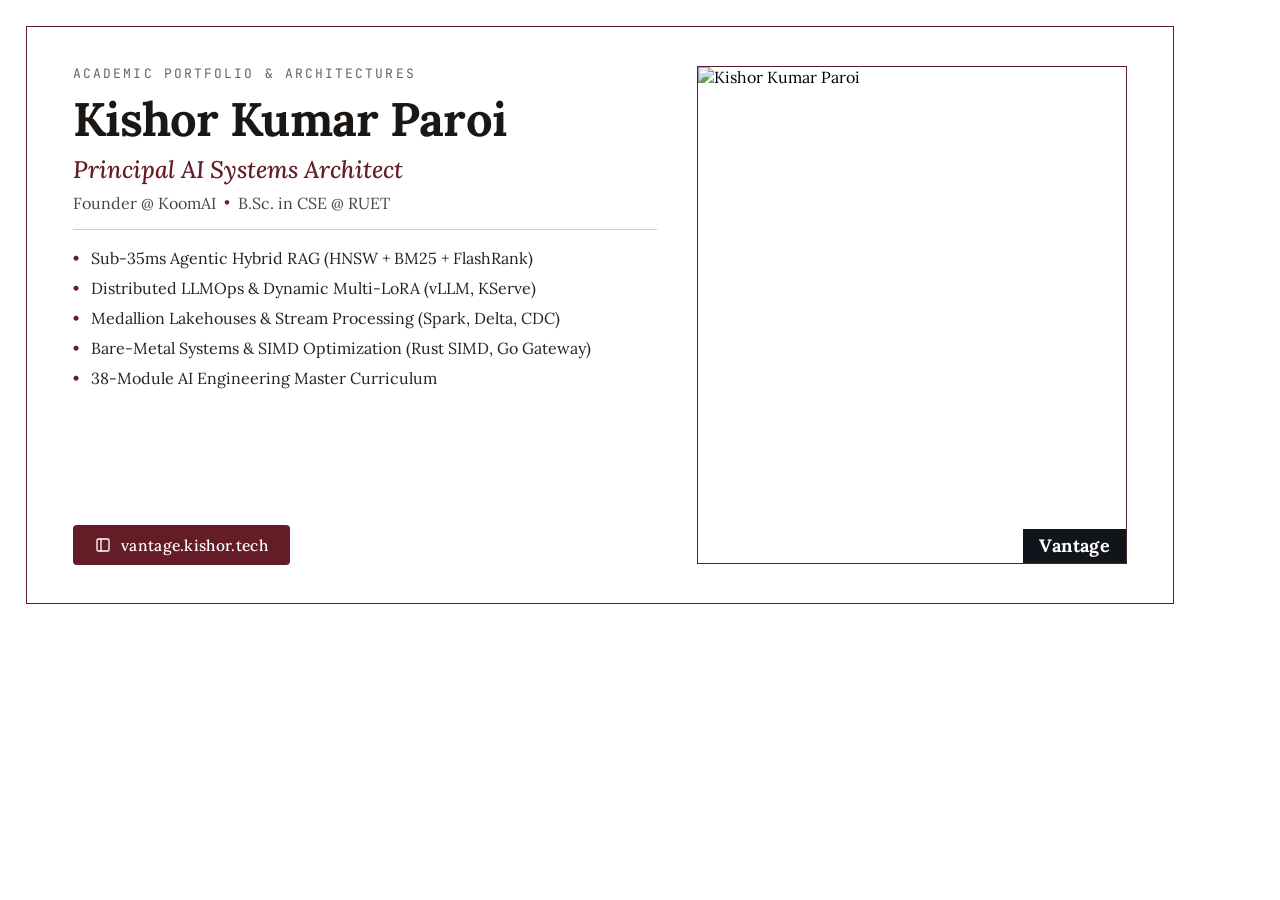
==== generate_og_card.html @ b0c80605 "fix(branding): regenerate og-preview card to remove &bull; Nicholas attribution and point compiler v" ====
<!DOCTYPE html>
<html>
<head>
<meta charset="utf-8">
<link rel="preconnect" href="https://fonts.googleapis.com">
<link rel="preconnect" href="https://fonts.gstatic.com" crossorigin>
<link href="https://fonts.googleapis.com/css2?family=Lora:ital,wght@0,400;0,500;0,600;0,700;1,400;1,600&family=JetBrains+Mono:wght@400;500;600&display=swap" rel="stylesheet">
<style>
  * { box-sizing: border-box; margin: 0; padding: 0; }
  body {
    width: 1200px;
    height: 630px;
    background: #ffffff;
    font-family: "Lora", Georgia, serif;
    display: flex;
    align-items: center;
    justify-content: center;
    padding: 26px;
  }
  .card-container {
    width: 1148px;
    height: 578px;
    border: 1.5px solid #5a1e28;
    background: #ffffff;
    display: flex;
    padding: 38px 46px;
    position: relative;
  }
  .left-col {
    flex: 1;
    display: flex;
    flex-direction: column;
    justify-content: space-between;
    padding-right: 30px;
  }
  .eyebrow {
    font-family: "JetBrains Mono", monospace;
    font-size: 13px;
    letter-spacing: 0.16em;
    text-transform: uppercase;
    color: #6b635c;
    margin-bottom: 12px;
  }
  .name {
    font-size: 47px;
    font-weight: 700;
    color: #1a1715;
    line-height: 1.08;
    margin-bottom: 9px;
    letter-spacing: -0.015em;
  }
  .title {
    font-size: 24px;
    font-weight: 500;
    font-style: italic;
    color: #641C26;
    margin-bottom: 8px;
  }
  .subtitle {
    font-size: 16px;
    color: #4a4542;
    margin-bottom: 16px;
    display: flex;
    align-items: center;
    gap: 8px;
  }
  .bullet-dot {
    color: #641C26;
    font-size: 15px;
  }
  .divider {
    height: 1px;
    background: #d4cbc0;
    width: 100%;
    margin-bottom: 18px;
  }
  .points-list {
    list-style: none;
    display: flex;
    flex-direction: column;
    gap: 8.5px;
  }
  .points-list li {
    font-size: 16px;
    color: #262220;
    line-height: 1.35;
    display: flex;
    align-items: flex-start;
  }
  .points-list li::before {
    content: "•";
    color: #641C26;
    font-weight: bold;
    display: inline-block;
    width: 1.15em;
    flex-shrink: 0;
  }
  .badge-bar {
    margin-top: 18px;
    display: inline-flex;
    align-items: center;
    background: #641C26;
    color: #ffffff;
    padding: 10px 22px;
    border-radius: 4px;
    font-family: "Lora", Georgia, serif;
    font-size: 15.5px;
    font-weight: 500;
    letter-spacing: 0.02em;
  }
  .badge-bar svg {
    margin-right: 10px;
  }
  .right-col {
    width: 440px;
    display: flex;
    align-items: center;
    justify-content: flex-end;
  }
  .portrait-frame {
    width: 430px;
    height: 498px;
    border: 1.5px solid #5a1e28;
    overflow: hidden;
    position: relative;
    background: #ffffff;
  }
  .portrait-frame img {
    width: 100%;
    height: 100%;
    object-fit: cover;
    object-position: center top;
  }
  .portrait-tag {
    position: absolute;
    bottom: 0;
    right: 0;
    background: #11141a;
    color: #ffffff;
    font-family: "Lora", Georgia, serif;
    font-size: 18px;
    font-weight: 700;
    letter-spacing: 0.02em;
    padding: 5px 16px 6px 16px;
  }
</style>
</head>
<body>
  <div class="card-container">
    <div class="left-col">
      <div>
        <div class="eyebrow">Academic Portfolio &amp; Architectures</div>
        <h1 class="name">Kishor Kumar Paroi</h1>
        <div class="title">Principal AI Systems Architect</div>
        <div class="subtitle">
          <span>Founder @ KoomAI</span>
          <span class="bullet-dot">•</span>
          <span>B.Sc. in CSE @ RUET</span>
        </div>
        <div class="divider"></div>
        <ul class="points-list">
          <li>Sub-35ms Agentic Hybrid RAG (HNSW + BM25 + FlashRank)</li>
          <li>Distributed LLMOps &amp; Dynamic Multi-LoRA (vLLM, KServe)</li>
          <li>Medallion Lakehouses &amp; Stream Processing (Spark, Delta, CDC)</li>
          <li>Bare-Metal Systems &amp; SIMD Optimization (Rust SIMD, Go Gateway)</li>
          <li>38-Module AI Engineering Master Curriculum</li>
        </ul>
      </div>
      <div>
        <div class="badge-bar">
          <svg width="16" height="16" viewBox="0 0 24 24" fill="none" stroke="currentColor" stroke-width="2" stroke-linecap="round" stroke-linejoin="round"><rect x="3" y="3" width="18" height="18" rx="2" ry="2"></rect><line x1="9" y1="3" x2="9" y2="21"></line></svg>
          <span>vantage.kishor.tech</span>
        </div>
      </div>
    </div>
    <div class="right-col">
      <div class="portrait-frame">
        <img src="file:///Users/kishorkumarparoi/job-project/vantage-portfolio/kishor.jpg" alt="Kishor Kumar Paroi">
        <div class="portrait-tag">Vantage</div>
      </div>
    </div>
  </div>
</body>
</html>
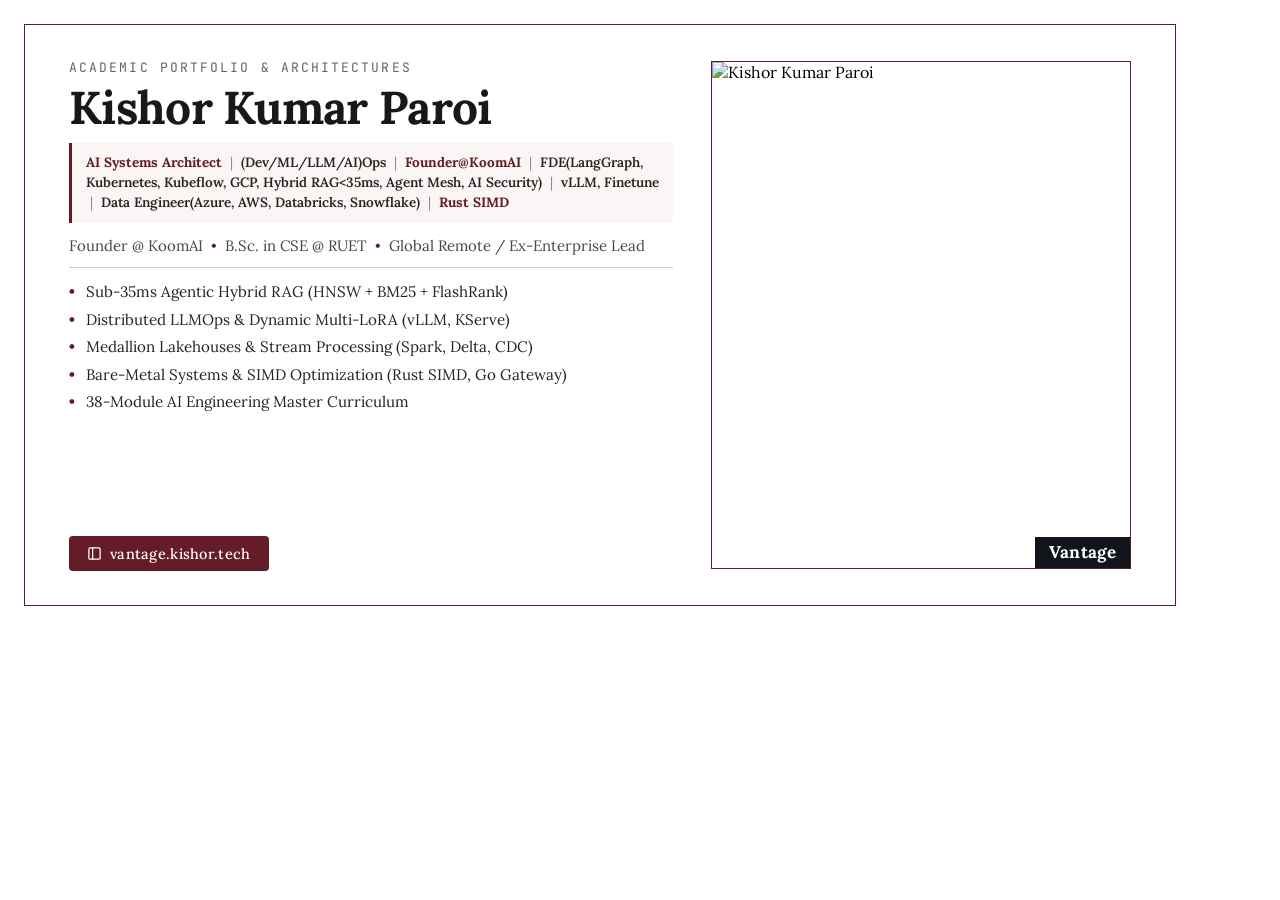
==== commit 2159d622: "feat(seo): update link sharing preview card image with full resume headline banner" ====
--- a/generate_og_card.html
+++ b/generate_og_card.html
@@ -15,15 +15,15 @@
     display: flex;
     align-items: center;
     justify-content: center;
-    padding: 26px;
+    padding: 24px;
   }
   .card-container {
-    width: 1148px;
-    height: 578px;
+    width: 1152px;
+    height: 582px;
     border: 1.5px solid #5a1e28;
     background: #ffffff;
     display: flex;
-    padding: 38px 46px;
+    padding: 34px 44px;
     position: relative;
   }
   .left-col {
@@ -31,7 +31,7 @@
     display: flex;
     flex-direction: column;
     justify-content: space-between;
-    padding-right: 30px;
+    padding-right: 28px;
   }
   .eyebrow {
     font-family: "JetBrains Mono", monospace;
@@ -39,51 +39,65 @@
     letter-spacing: 0.16em;
     text-transform: uppercase;
     color: #6b635c;
-    margin-bottom: 12px;
+    margin-bottom: 8px;
   }
   .name {
-    font-size: 47px;
+    font-size: 46px;
     font-weight: 700;
     color: #1a1715;
-    line-height: 1.08;
-    margin-bottom: 9px;
+    line-height: 1.05;
+    margin-bottom: 11px;
     letter-spacing: -0.015em;
   }
-  .title {
-    font-size: 24px;
-    font-weight: 500;
-    font-style: italic;
+  .headline-banner {
+    background: #faf6f5;
+    border-left: 3.5px solid #641C26;
+    padding: 10px 14px;
+    font-family: "Lora", Georgia, serif;
+    font-size: 13.5px;
+    font-weight: 600;
+    line-height: 1.48;
+    color: #2b2220;
+    margin-bottom: 13px;
+    border-radius: 0 4px 4px 0;
+  }
+  .headline-banner .hl-accent {
     color: #641C26;
-    margin-bottom: 8px;
+    font-weight: 700;
+  }
+  .headline-banner .hl-sep {
+    color: #8f7f7a;
+    font-weight: 400;
+    margin: 0 4px;
   }
   .subtitle {
-    font-size: 16px;
+    font-size: 15px;
     color: #4a4542;
-    margin-bottom: 16px;
+    margin-bottom: 12px;
     display: flex;
     align-items: center;
     gap: 8px;
   }
   .bullet-dot {
     color: #641C26;
-    font-size: 15px;
+    font-size: 14px;
   }
   .divider {
     height: 1px;
     background: #d4cbc0;
     width: 100%;
-    margin-bottom: 18px;
+    margin-bottom: 14px;
   }
   .points-list {
     list-style: none;
     display: flex;
     flex-direction: column;
-    gap: 8.5px;
+    gap: 7.5px;
   }
   .points-list li {
-    font-size: 16px;
+    font-size: 15.2px;
     color: #262220;
-    line-height: 1.35;
+    line-height: 1.32;
     display: flex;
     align-items: flex-start;
   }
@@ -96,30 +110,30 @@
     flex-shrink: 0;
   }
   .badge-bar {
-    margin-top: 18px;
+    margin-top: 14px;
     display: inline-flex;
     align-items: center;
     background: #641C26;
     color: #ffffff;
-    padding: 10px 22px;
+    padding: 8px 18px;
     border-radius: 4px;
     font-family: "Lora", Georgia, serif;
-    font-size: 15.5px;
+    font-size: 14.5px;
     font-weight: 500;
     letter-spacing: 0.02em;
   }
   .badge-bar svg {
-    margin-right: 10px;
+    margin-right: 8px;
   }
   .right-col {
-    width: 440px;
+    width: 430px;
     display: flex;
     align-items: center;
     justify-content: flex-end;
   }
   .portrait-frame {
-    width: 430px;
-    height: 498px;
+    width: 420px;
+    height: 508px;
     border: 1.5px solid #5a1e28;
     overflow: hidden;
     position: relative;
@@ -138,10 +152,10 @@
     background: #11141a;
     color: #ffffff;
     font-family: "Lora", Georgia, serif;
-    font-size: 18px;
+    font-size: 17px;
     font-weight: 700;
     letter-spacing: 0.02em;
-    padding: 5px 16px 6px 16px;
+    padding: 4px 14px 5px 14px;
   }
 </style>
 </head>
@@ -151,11 +165,27 @@
       <div>
         <div class="eyebrow">Academic Portfolio &amp; Architectures</div>
         <h1 class="name">Kishor Kumar Paroi</h1>
-        <div class="title">Principal AI Systems Architect</div>
+        <div class="headline-banner">
+          <span class="hl-accent">AI Systems Architect</span>
+          <span class="hl-sep">|</span>
+          <span>(Dev/ML/LLM/AI)Ops</span>
+          <span class="hl-sep">|</span>
+          <span class="hl-accent">Founder@KoomAI</span>
+          <span class="hl-sep">|</span>
+          <span>FDE(LangGraph, Kubernetes, Kubeflow, GCP, Hybrid RAG&lt;35ms, Agent Mesh, AI Security)</span>
+          <span class="hl-sep">|</span>
+          <span>vLLM, Finetune</span>
+          <span class="hl-sep">|</span>
+          <span>Data Engineer(Azure, AWS, Databricks, Snowflake)</span>
+          <span class="hl-sep">|</span>
+          <span class="hl-accent">Rust SIMD</span>
+        </div>
         <div class="subtitle">
           <span>Founder @ KoomAI</span>
           <span class="bullet-dot">•</span>
           <span>B.Sc. in CSE @ RUET</span>
+          <span class="bullet-dot">•</span>
+          <span>Global Remote / Ex-Enterprise Lead</span>
         </div>
         <div class="divider"></div>
         <ul class="points-list">
@@ -168,7 +198,7 @@
       </div>
       <div>
         <div class="badge-bar">
-          <svg width="16" height="16" viewBox="0 0 24 24" fill="none" stroke="currentColor" stroke-width="2" stroke-linecap="round" stroke-linejoin="round"><rect x="3" y="3" width="18" height="18" rx="2" ry="2"></rect><line x1="9" y1="3" x2="9" y2="21"></line></svg>
+          <svg width="15" height="15" viewBox="0 0 24 24" fill="none" stroke="currentColor" stroke-width="2" stroke-linecap="round" stroke-linejoin="round"><rect x="3" y="3" width="18" height="18" rx="2" ry="2"></rect><line x1="9" y1="3" x2="9" y2="21"></line></svg>
           <span>vantage.kishor.tech</span>
         </div>
       </div>
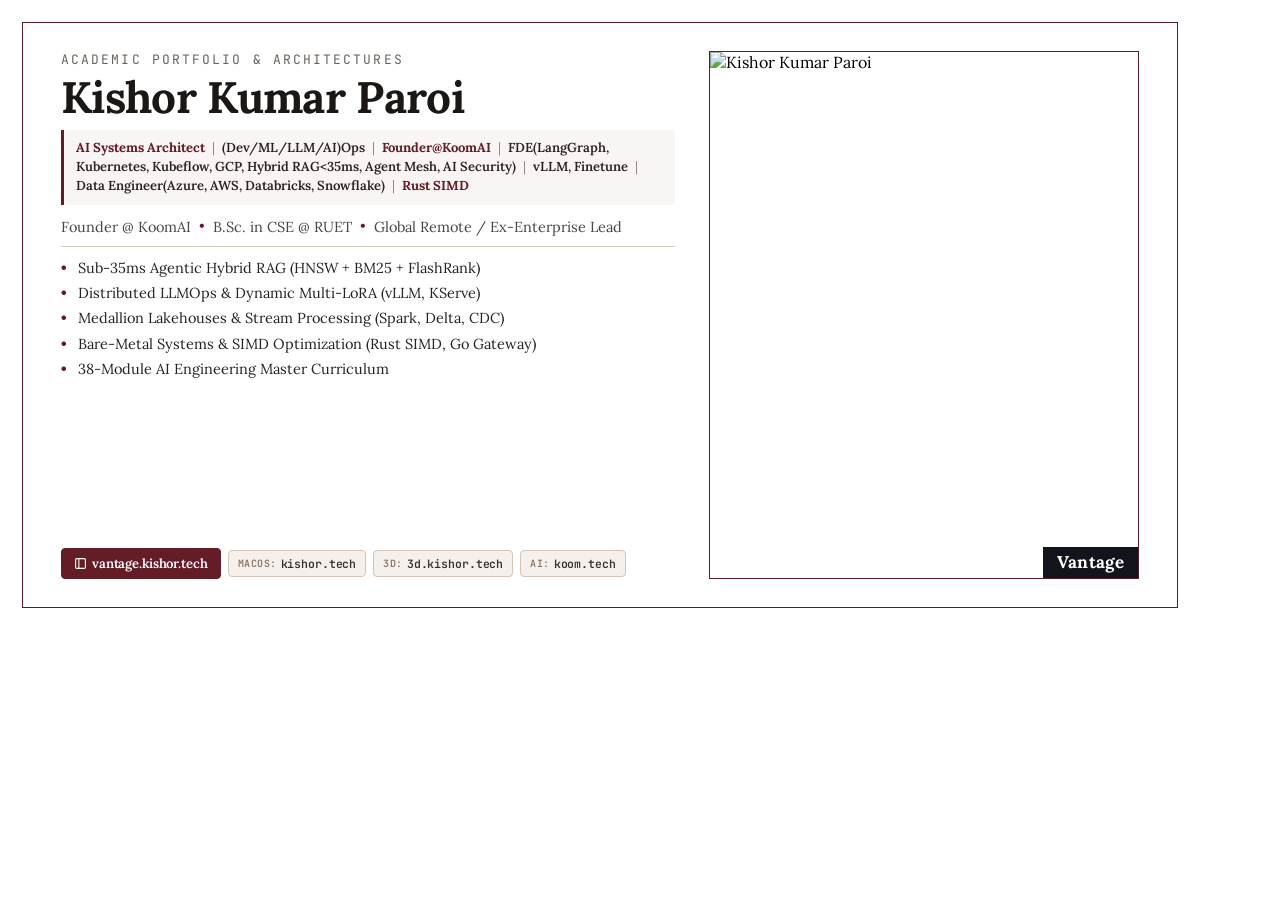
==== commit 21915605: "feat(seo): update og-preview card with resume headline banner and ecosystem links (kishor.tech, 3d.k" ====
--- a/generate_og_card.html
+++ b/generate_og_card.html
@@ -4,7 +4,7 @@
 <meta charset="utf-8">
 <link rel="preconnect" href="https://fonts.googleapis.com">
 <link rel="preconnect" href="https://fonts.gstatic.com" crossorigin>
-<link href="https://fonts.googleapis.com/css2?family=Lora:ital,wght@0,400;0,500;0,600;0,700;1,400;1,600&family=JetBrains+Mono:wght@400;500;600&display=swap" rel="stylesheet">
+<link href="https://fonts.googleapis.com/css2?family=Lora:ital,wght@0,400;0,500;0,600;0,700;1,400;1,600&family=JetBrains+Mono:wght@400;500;600;700&display=swap" rel="stylesheet">
 <style>
   * { box-sizing: border-box; margin: 0; padding: 0; }
   body {
@@ -15,15 +15,15 @@
     display: flex;
     align-items: center;
     justify-content: center;
-    padding: 24px;
+    padding: 22px;
   }
   .card-container {
-    width: 1152px;
-    height: 582px;
+    width: 1156px;
+    height: 586px;
     border: 1.5px solid #5a1e28;
     background: #ffffff;
     display: flex;
-    padding: 34px 44px;
+    padding: 28px 38px;
     position: relative;
   }
   .left-col {
@@ -31,7 +31,7 @@
     display: flex;
     flex-direction: column;
     justify-content: space-between;
-    padding-right: 28px;
+    padding-right: 24px;
   }
   .eyebrow {
     font-family: "JetBrains Mono", monospace;
@@ -39,26 +39,26 @@
     letter-spacing: 0.16em;
     text-transform: uppercase;
     color: #6b635c;
-    margin-bottom: 8px;
+    margin-bottom: 6px;
   }
   .name {
-    font-size: 46px;
+    font-size: 44px;
     font-weight: 700;
     color: #1a1715;
     line-height: 1.05;
-    margin-bottom: 11px;
+    margin-bottom: 10px;
     letter-spacing: -0.015em;
   }
   .headline-banner {
-    background: #faf6f5;
+    background: #faf5f5;
     border-left: 3.5px solid #641C26;
-    padding: 10px 14px;
-    font-family: "Lora", Georgia, serif;
-    font-size: 13.5px;
+    padding: 9px 12px;
+    font-family: "Lora", Georgia, serif;
+    font-size: 13px;
     font-weight: 600;
-    line-height: 1.48;
+    line-height: 1.45;
     color: #2b2220;
-    margin-bottom: 13px;
+    margin-bottom: 12px;
     border-radius: 0 4px 4px 0;
   }
   .headline-banner .hl-accent {
@@ -71,9 +71,9 @@
     margin: 0 4px;
   }
   .subtitle {
-    font-size: 15px;
+    font-size: 14.5px;
     color: #4a4542;
-    margin-bottom: 12px;
+    margin-bottom: 10px;
     display: flex;
     align-items: center;
     gap: 8px;
@@ -86,18 +86,18 @@
     height: 1px;
     background: #d4cbc0;
     width: 100%;
-    margin-bottom: 14px;
+    margin-bottom: 12px;
   }
   .points-list {
     list-style: none;
     display: flex;
     flex-direction: column;
-    gap: 7.5px;
+    gap: 6.5px;
   }
   .points-list li {
-    font-size: 15.2px;
+    font-size: 14.5px;
     color: #262220;
-    line-height: 1.32;
+    line-height: 1.3;
     display: flex;
     align-items: flex-start;
   }
@@ -109,31 +109,55 @@
     width: 1.15em;
     flex-shrink: 0;
   }
-  .badge-bar {
+  .ecosystem-bar {
     margin-top: 14px;
+    display: flex;
+    flex-wrap: nowrap;
+    gap: 7px;
+    align-items: center;
+  }
+  .eco-chip {
     display: inline-flex;
     align-items: center;
+    background: #f5f0ec;
+    border: 1px solid #d4c4b8;
+    color: #3b322c;
+    padding: 5px 9px;
+    border-radius: 4px;
+    font-family: "JetBrains Mono", monospace;
+    font-size: 11.5px;
+    font-weight: 600;
+    letter-spacing: -0.01em;
+    white-space: nowrap;
+  }
+  .eco-chip.primary {
     background: #641C26;
+    border-color: #641C26;
     color: #ffffff;
-    padding: 8px 18px;
-    border-radius: 4px;
-    font-family: "Lora", Georgia, serif;
-    font-size: 14.5px;
-    font-weight: 500;
-    letter-spacing: 0.02em;
-  }
-  .badge-bar svg {
-    margin-right: 8px;
+    font-family: "Lora", Georgia, serif;
+    font-size: 13px;
+    font-weight: 600;
+    padding: 6px 12px;
+  }
+  .eco-chip.primary svg {
+    margin-right: 5px;
+  }
+  .eco-chip-label {
+    color: #8c7365;
+    font-size: 10px;
+    text-transform: uppercase;
+    letter-spacing: 0.05em;
+    margin-right: 4px;
   }
   .right-col {
+    width: 440px;
+    display: flex;
+    align-items: center;
+    justify-content: flex-end;
+  }
+  .portrait-frame {
     width: 430px;
-    display: flex;
-    align-items: center;
-    justify-content: flex-end;
-  }
-  .portrait-frame {
-    width: 420px;
-    height: 508px;
+    height: 528px;
     border: 1.5px solid #5a1e28;
     overflow: hidden;
     position: relative;
@@ -197,9 +221,23 @@
         </ul>
       </div>
       <div>
-        <div class="badge-bar">
-          <svg width="15" height="15" viewBox="0 0 24 24" fill="none" stroke="currentColor" stroke-width="2" stroke-linecap="round" stroke-linejoin="round"><rect x="3" y="3" width="18" height="18" rx="2" ry="2"></rect><line x1="9" y1="3" x2="9" y2="21"></line></svg>
-          <span>vantage.kishor.tech</span>
+        <div class="ecosystem-bar">
+          <div class="eco-chip primary">
+            <svg width="13" height="13" viewBox="0 0 24 24" fill="none" stroke="currentColor" stroke-width="2" stroke-linecap="round" stroke-linejoin="round"><rect x="3" y="3" width="18" height="18" rx="2" ry="2"></rect><line x1="9" y1="3" x2="9" y2="21"></line></svg>
+            <span>vantage.kishor.tech</span>
+          </div>
+          <div class="eco-chip">
+            <span class="eco-chip-label">macOS:</span>
+            <span>kishor.tech</span>
+          </div>
+          <div class="eco-chip">
+            <span class="eco-chip-label">3D:</span>
+            <span>3d.kishor.tech</span>
+          </div>
+          <div class="eco-chip">
+            <span class="eco-chip-label">AI:</span>
+            <span>koom.tech</span>
+          </div>
         </div>
       </div>
     </div>
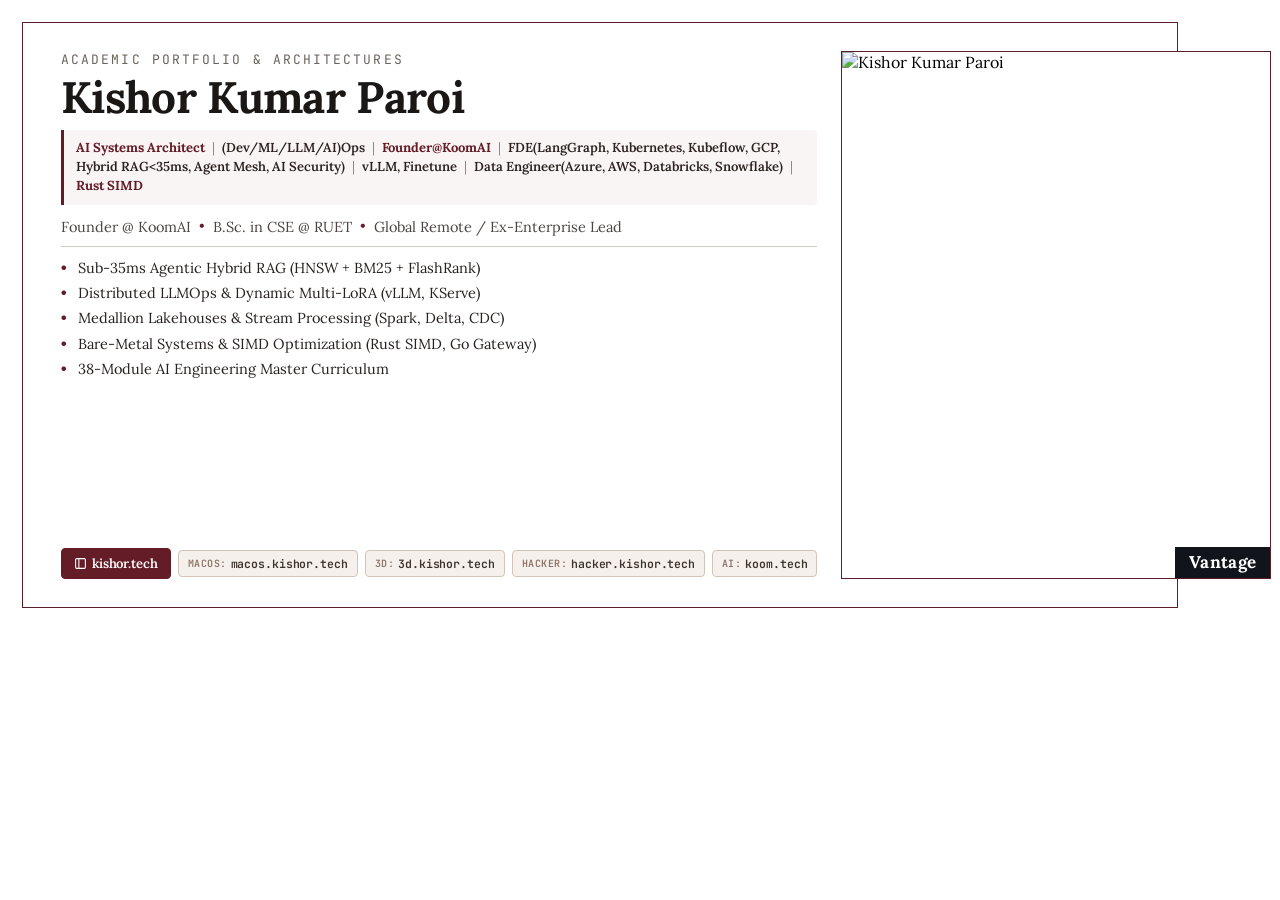
==== commit e3f807f4: "feat(seo): update og-preview card and meta tags to kishor.tech as primary, macos.kishor.tech, and ha" ====
--- a/generate_og_card.html
+++ b/generate_og_card.html
@@ -224,15 +224,19 @@
         <div class="ecosystem-bar">
           <div class="eco-chip primary">
             <svg width="13" height="13" viewBox="0 0 24 24" fill="none" stroke="currentColor" stroke-width="2" stroke-linecap="round" stroke-linejoin="round"><rect x="3" y="3" width="18" height="18" rx="2" ry="2"></rect><line x1="9" y1="3" x2="9" y2="21"></line></svg>
-            <span>vantage.kishor.tech</span>
+            <span>kishor.tech</span>
           </div>
           <div class="eco-chip">
             <span class="eco-chip-label">macOS:</span>
-            <span>kishor.tech</span>
+            <span>macos.kishor.tech</span>
           </div>
           <div class="eco-chip">
             <span class="eco-chip-label">3D:</span>
             <span>3d.kishor.tech</span>
+          </div>
+          <div class="eco-chip">
+            <span class="eco-chip-label">Hacker:</span>
+            <span>hacker.kishor.tech</span>
           </div>
           <div class="eco-chip">
             <span class="eco-chip-label">AI:</span>
